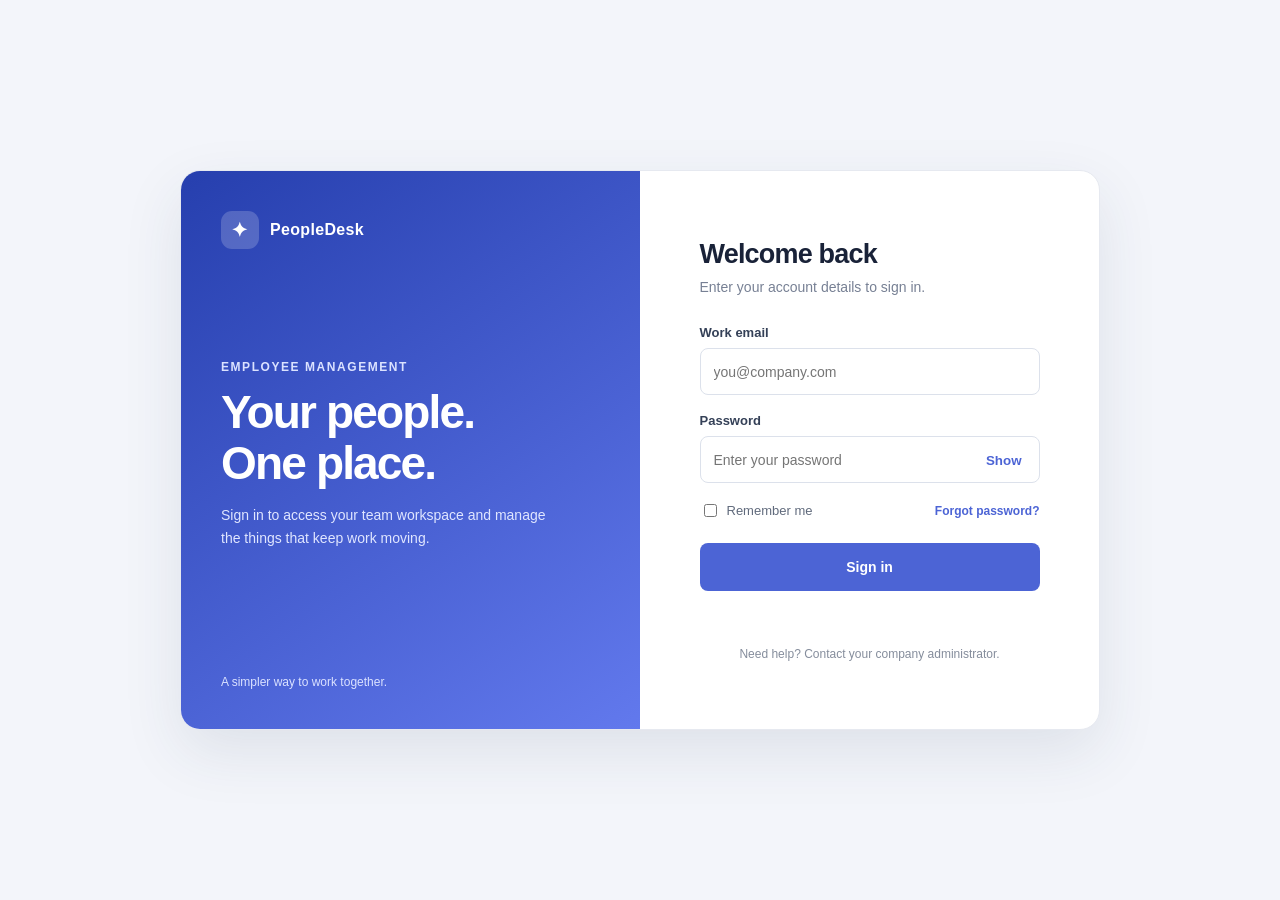
==== index.html @ 7eafcd1b "Initial commit" ====
<!DOCTYPE html>
<html lang="en">
<head>
  <meta charset="UTF-8">
  <meta name="viewport" content="width=device-width, initial-scale=1.0">
  <title>PeopleDesk | Employee Portal</title>
  <style>
    * { box-sizing: border-box; }
    body { margin: 0; min-height: 100vh; display: grid; place-items: center; padding: 24px; background: #f3f5fa; color: #192238; font-family: Inter, -apple-system, BlinkMacSystemFont, "Segoe UI", sans-serif; }
    .card { width: min(920px, 100%); min-height: 560px; display: grid; grid-template-columns: 1fr 1fr; overflow: hidden; background: #fff; border: 1px solid #e6e9f0; border-radius: 20px; box-shadow: 0 22px 60px #2636571a; }
    .intro { display: flex; flex-direction: column; justify-content: space-between; padding: 40px; color: #fff; background: linear-gradient(145deg, #263fae, #6279ed); }
    .brand { display: flex; align-items: center; gap: 11px; font-weight: 700; letter-spacing: .02em; }
    .logo { display: grid; place-items: center; width: 38px; height: 38px; border-radius: 11px; background: #ffffff30; font-size: 20px; }
    .intro-copy { margin: auto 0; padding: 45px 0; }
    .kicker { margin: 0 0 13px; color: #dbe2ff; font-size: 12px; font-weight: 700; letter-spacing: .13em; text-transform: uppercase; }
    h1 { margin: 0; font-size: clamp(34px, 4vw, 46px); line-height: 1.12; letter-spacing: -.04em; }
    .intro-copy p:last-child { max-width: 330px; color: #e0e6ff; line-height: 1.65; font-size: 14px; }
    .tagline { color: #dbe2ff; font-size: 12px; }
    .login { display: grid; place-items: center; padding: 48px; }
    .content { width: min(100%, 340px); }
    h2 { margin: 0; font-size: 27px; letter-spacing: -.03em; }
    .sub { margin: 9px 0 30px; color: #778094; font-size: 14px; }
    .field { margin: 0 0 18px; }
    label { display: block; margin-bottom: 8px; color: #344057; font-size: 13px; font-weight: 650; }
    input[type="email"], input[type="password"], input[type="text"] { width: 100%; height: 47px; padding: 0 13px; border: 1px solid #dce1eb; border-radius: 8px; outline: none; color: #192238; font: inherit; font-size: 14px; }
    input:focus { border-color: #526be0; box-shadow: 0 0 0 3px #526be01c; }
    .password-wrap { position: relative; }
    .password-wrap input { padding-right: 62px; }
    .show { position: absolute; top: 50%; right: 12px; transform: translateY(-50%); border: 0; background: none; color: #4c64d5; font-weight: 650; cursor: pointer; }
    .options { display: flex; justify-content: space-between; align-items: center; gap: 10px; margin: 5px 0 23px; font-size: 12px; }
    .remember { display: inline-flex; align-items: center; gap: 7px; margin: 0; color: #606a7c; font-weight: 400; cursor: pointer; }
    .remember input { accent-color: #4c64d5; }
    a { color: #4c64d5; font-weight: 600; text-decoration: none; }
    a:hover { text-decoration: underline; }
    .submit { width: 100%; height: 48px; border: 0; border-radius: 8px; background: #4c64d5; color: white; font: inherit; font-size: 14px; font-weight: 700; cursor: pointer; }
    .submit:hover { background: #3f56c4; }
    .message { min-height: 19px; margin: 12px 0 0; color: #b42318; font-size: 12px; line-height: 1.5; }
    .help { margin: 25px 0 0; color: #858d9c; text-align: center; font-size: 12px; }
    @media (max-width: 680px) { body { padding: 14px; } .card { grid-template-columns: 1fr; min-height: 0; } .intro { padding: 25px; } .intro-copy { padding: 28px 0 4px; } h1 { font-size: 32px; } .intro-copy p:last-child, .tagline { display: none; } .login { padding: 32px 24px; } }
  </style>
</head>
<body>
  <main class="card">
    <section class="intro" aria-label="Employee portal">
      <div class="brand"><span class="logo" aria-hidden="true">✦</span> PeopleDesk</div>
      <div class="intro-copy">
        <p class="kicker">Employee management</p>
        <h1>Your people.<br>One place.</h1>
        <p>Sign in to access your team workspace and manage the things that keep work moving.</p>
      </div>
      <div class="tagline">A simpler way to work together.</div>
    </section>
    <section class="login" aria-labelledby="login-title">
      <div class="content">
        <h2 id="login-title">Welcome back</h2>
        <p class="sub">Enter your account details to sign in.</p>
        <form id="login-form" novalidate>
          <div class="field">
            <label for="email">Work email</label>
            <input id="email" name="email" type="email" autocomplete="username" placeholder="you@company.com" required>
          </div>
          <div class="field">
            <label for="password">Password</label>
            <div class="password-wrap">
              <input id="password" name="password" type="password" autocomplete="current-password" placeholder="Enter your password" required>
              <button class="show" type="button" aria-label="Show password" aria-controls="password">Show</button>
            </div>
          </div>
          <div class="options">
            <label class="remember"><input name="remember" type="checkbox"> Remember me</label>
            <a href="mailto:it-support@example.com?subject=Password%20reset">Forgot password?</a>
          </div>
          <button class="submit" type="submit">Sign in</button>
          <p class="message" id="message" role="status" aria-live="polite"></p>
        </form>
        <p class="help">Need help? Contact your company administrator.</p>
      </div>
    </section>
  </main>
  <script>
    const form = document.getElementById('login-form');
    const email = document.getElementById('email');
    const password = document.getElementById('password');
    const message = document.getElementById('message');
    const showButton = document.querySelector('.show');

    showButton.addEventListener('click', () => {
      const reveal = password.type === 'password';
      password.type = reveal ? 'text' : 'password';
      showButton.textContent = reveal ? 'Hide' : 'Show';
      showButton.setAttribute('aria-label', reveal ? 'Hide password' : 'Show password');
    });

    form.addEventListener('submit', (event) => {
      event.preventDefault();
      message.textContent = '';
      if (!email.value.trim() || !email.validity.valid) {
        message.textContent = 'Enter a valid work email address.';
        email.focus();
        return;
      }
      if (!password.value) {
        message.textContent = 'Enter your password.';
        password.focus();
        return;
      }
      message.textContent = 'Sign-in service is not connected. Contact your administrator.';
    });
  </script>
</body>
</html>
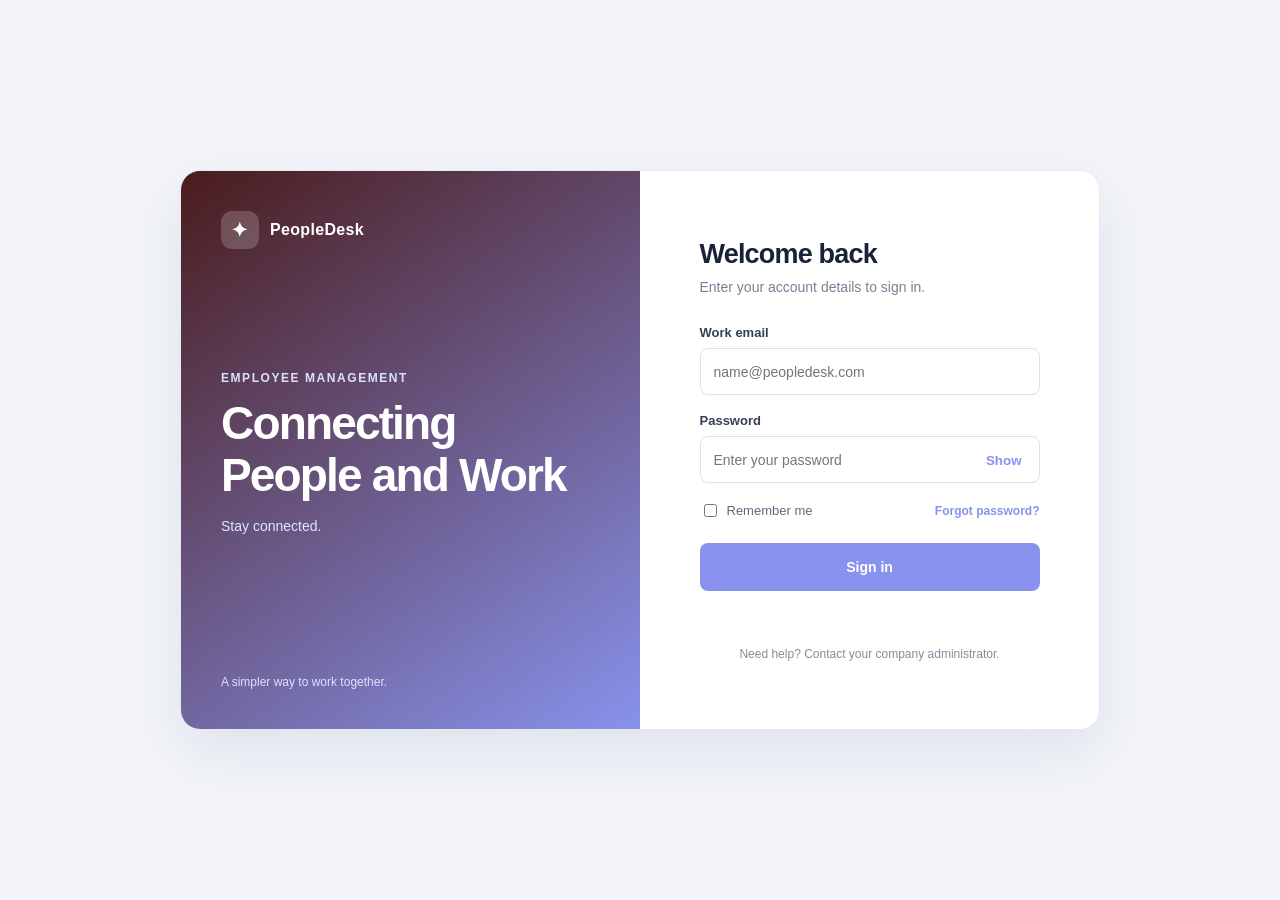
==== commit 851c35eb: "Add files via upload" ====
--- a/index.html
+++ b/index.html
@@ -1,111 +1,149 @@
-<!DOCTYPE html>
-<html lang="en">
-<head>
-  <meta charset="UTF-8">
-  <meta name="viewport" content="width=device-width, initial-scale=1.0">
-  <title>PeopleDesk | Employee Portal</title>
-  <style>
-    * { box-sizing: border-box; }
-    body { margin: 0; min-height: 100vh; display: grid; place-items: center; padding: 24px; background: #f3f5fa; color: #192238; font-family: Inter, -apple-system, BlinkMacSystemFont, "Segoe UI", sans-serif; }
-    .card { width: min(920px, 100%); min-height: 560px; display: grid; grid-template-columns: 1fr 1fr; overflow: hidden; background: #fff; border: 1px solid #e6e9f0; border-radius: 20px; box-shadow: 0 22px 60px #2636571a; }
-    .intro { display: flex; flex-direction: column; justify-content: space-between; padding: 40px; color: #fff; background: linear-gradient(145deg, #263fae, #6279ed); }
-    .brand { display: flex; align-items: center; gap: 11px; font-weight: 700; letter-spacing: .02em; }
-    .logo { display: grid; place-items: center; width: 38px; height: 38px; border-radius: 11px; background: #ffffff30; font-size: 20px; }
-    .intro-copy { margin: auto 0; padding: 45px 0; }
-    .kicker { margin: 0 0 13px; color: #dbe2ff; font-size: 12px; font-weight: 700; letter-spacing: .13em; text-transform: uppercase; }
-    h1 { margin: 0; font-size: clamp(34px, 4vw, 46px); line-height: 1.12; letter-spacing: -.04em; }
-    .intro-copy p:last-child { max-width: 330px; color: #e0e6ff; line-height: 1.65; font-size: 14px; }
-    .tagline { color: #dbe2ff; font-size: 12px; }
-    .login { display: grid; place-items: center; padding: 48px; }
-    .content { width: min(100%, 340px); }
-    h2 { margin: 0; font-size: 27px; letter-spacing: -.03em; }
-    .sub { margin: 9px 0 30px; color: #778094; font-size: 14px; }
-    .field { margin: 0 0 18px; }
-    label { display: block; margin-bottom: 8px; color: #344057; font-size: 13px; font-weight: 650; }
-    input[type="email"], input[type="password"], input[type="text"] { width: 100%; height: 47px; padding: 0 13px; border: 1px solid #dce1eb; border-radius: 8px; outline: none; color: #192238; font: inherit; font-size: 14px; }
-    input:focus { border-color: #526be0; box-shadow: 0 0 0 3px #526be01c; }
-    .password-wrap { position: relative; }
-    .password-wrap input { padding-right: 62px; }
-    .show { position: absolute; top: 50%; right: 12px; transform: translateY(-50%); border: 0; background: none; color: #4c64d5; font-weight: 650; cursor: pointer; }
-    .options { display: flex; justify-content: space-between; align-items: center; gap: 10px; margin: 5px 0 23px; font-size: 12px; }
-    .remember { display: inline-flex; align-items: center; gap: 7px; margin: 0; color: #606a7c; font-weight: 400; cursor: pointer; }
-    .remember input { accent-color: #4c64d5; }
-    a { color: #4c64d5; font-weight: 600; text-decoration: none; }
-    a:hover { text-decoration: underline; }
-    .submit { width: 100%; height: 48px; border: 0; border-radius: 8px; background: #4c64d5; color: white; font: inherit; font-size: 14px; font-weight: 700; cursor: pointer; }
-    .submit:hover { background: #3f56c4; }
-    .message { min-height: 19px; margin: 12px 0 0; color: #b42318; font-size: 12px; line-height: 1.5; }
-    .help { margin: 25px 0 0; color: #858d9c; text-align: center; font-size: 12px; }
-    @media (max-width: 680px) { body { padding: 14px; } .card { grid-template-columns: 1fr; min-height: 0; } .intro { padding: 25px; } .intro-copy { padding: 28px 0 4px; } h1 { font-size: 32px; } .intro-copy p:last-child, .tagline { display: none; } .login { padding: 32px 24px; } }
-  </style>
-</head>
-<body>
-  <main class="card">
-    <section class="intro" aria-label="Employee portal">
-      <div class="brand"><span class="logo" aria-hidden="true">✦</span> PeopleDesk</div>
-      <div class="intro-copy">
-        <p class="kicker">Employee management</p>
-        <h1>Your people.<br>One place.</h1>
-        <p>Sign in to access your team workspace and manage the things that keep work moving.</p>
-      </div>
-      <div class="tagline">A simpler way to work together.</div>
-    </section>
-    <section class="login" aria-labelledby="login-title">
-      <div class="content">
-        <h2 id="login-title">Welcome back</h2>
-        <p class="sub">Enter your account details to sign in.</p>
-        <form id="login-form" novalidate>
-          <div class="field">
-            <label for="email">Work email</label>
-            <input id="email" name="email" type="email" autocomplete="username" placeholder="you@company.com" required>
-          </div>
-          <div class="field">
-            <label for="password">Password</label>
-            <div class="password-wrap">
-              <input id="password" name="password" type="password" autocomplete="current-password" placeholder="Enter your password" required>
-              <button class="show" type="button" aria-label="Show password" aria-controls="password">Show</button>
-            </div>
-          </div>
-          <div class="options">
-            <label class="remember"><input name="remember" type="checkbox"> Remember me</label>
-            <a href="mailto:it-support@example.com?subject=Password%20reset">Forgot password?</a>
-          </div>
-          <button class="submit" type="submit">Sign in</button>
-          <p class="message" id="message" role="status" aria-live="polite"></p>
-        </form>
-        <p class="help">Need help? Contact your company administrator.</p>
-      </div>
-    </section>
-  </main>
-  <script>
-    const form = document.getElementById('login-form');
-    const email = document.getElementById('email');
-    const password = document.getElementById('password');
-    const message = document.getElementById('message');
-    const showButton = document.querySelector('.show');
-
-    showButton.addEventListener('click', () => {
-      const reveal = password.type === 'password';
-      password.type = reveal ? 'text' : 'password';
-      showButton.textContent = reveal ? 'Hide' : 'Show';
-      showButton.setAttribute('aria-label', reveal ? 'Hide password' : 'Show password');
-    });
-
-    form.addEventListener('submit', (event) => {
-      event.preventDefault();
-      message.textContent = '';
-      if (!email.value.trim() || !email.validity.valid) {
-        message.textContent = 'Enter a valid work email address.';
-        email.focus();
-        return;
-      }
-      if (!password.value) {
-        message.textContent = 'Enter your password.';
-        password.focus();
-        return;
-      }
-      message.textContent = 'Sign-in service is not connected. Contact your administrator.';
-    });
-  </script>
-</body>
+<!DOCTYPE html>
+<html lang="en">
+
+<head>
+    <meta charset="UTF-8">
+    <meta name="viewport" content="width=device-width, initial-scale=1.0">
+
+    <title>PeopleDesk | Employee Portal</title>
+
+    <link rel="stylesheet" href="style.css">
+</head>
+
+<body>
+
+    <main class="card">
+
+        <section class="intro" aria-label="Employee portal">
+
+            <div class="brand">
+                <span class="logo" aria-hidden="true">✦</span>
+                PeopleDesk
+            </div>
+
+            <div class="intro-copy">
+
+                <p class="kicker">Employee management</p>
+
+                <h1>
+                  Connecting People and Work
+                </h1>
+
+                <p>Stay connected.</p>
+
+            </div>
+
+            <div class="tagline">
+                A simpler way to work together.
+            </div>
+
+        </section>
+
+
+        <section class="login" aria-labelledby="login-title">
+
+            <div class="content">
+
+                <h2 id="login-title">Welcome back</h2>
+
+                <p class="sub">
+                  Enter your account details to sign in.
+                </p>
+
+
+                <form id="login-form" novalidate>
+
+                    <div class="field">
+
+                        <label for="email">
+                            Work email
+                        </label>
+
+                        <input
+                            id="email"
+                            name="email"
+                            type="email"
+                            autocomplete="username"
+                            placeholder="name@peopledesk.com"
+                            required
+                        >
+
+                    </div>
+
+
+                    <div class="field">
+
+                        <label for="password">
+                            Password
+                        </label>
+
+                        <div class="password-wrap">
+
+                            <input
+                                id="password"
+                                name="password"
+                                type="password"
+                                autocomplete="current-password"
+                                placeholder="Enter your password"
+                                required
+                            >
+
+                            <button
+                                class="show"
+                                type="button"
+                                aria-label="Show password"
+                                aria-controls="password"
+                            >
+                                Show
+                            </button>
+
+                        </div>
+
+                    </div>
+
+
+                    <div class="options">
+
+                        <label class="remember">
+                            <input name="remember" type="checkbox">
+                            Remember me
+                        </label>
+
+                        <a href="mailto:it-support@example.com?subject=Password%20reset">
+                            Forgot password?
+                        </a>
+
+                    </div>
+
+
+                    <button class="submit" type="submit">
+                        Sign in
+                    </button>
+
+
+                    <p
+                        class="message"
+                        id="message"
+                        role="status"
+                        aria-live="polite"
+                    ></p>
+
+                </form>
+
+
+                <p class="help">
+                    Need help? Contact your company administrator.
+                </p>
+
+            </div>
+
+        </section>
+
+    </main>
+
+
+    <script src="script.js"></script>
+
+  </body>
+
 </html>
--- a/style.css
+++ b/style.css
@@ -0,0 +1,367 @@
+* {
+    box-sizing: border-box;
+}
+
+body {
+    margin: 0;
+    min-height: 100vh;
+
+    display: grid;
+    place-items: center;
+
+    padding: 24px;
+
+    background: #f3f5fa;
+    color: #192238;
+
+    font-family: Inter, -apple-system, BlinkMacSystemFont, "Segoe UI", sans-serif;
+}
+
+
+/* Main card */
+
+.card {
+    width: min(920px, 100%);
+    min-height: 560px;
+
+    display: grid;
+    grid-template-columns: 1fr 1fr;
+
+    overflow: hidden;
+
+    background: #fff;
+
+    border: 1px solid #e6e9f0;
+    border-radius: 20px;
+
+    box-shadow: 0 22px 60px #2636571a;
+}
+
+
+/* Left section */
+
+.intro {
+    display: flex;
+    flex-direction: column;
+    justify-content: space-between;
+
+    padding: 40px;
+
+    color: #fff;
+
+    background: linear-gradient(145deg, #4a1c1c, #8892ec);
+}
+
+
+/* Logo */
+
+.brand {
+    display: flex;
+    align-items: center;
+
+    gap: 11px;
+
+    font-weight: 700;
+    letter-spacing: .02em;
+}
+
+.logo {
+    display: grid;
+    place-items: center;
+
+    width: 38px;
+    height: 38px;
+
+    border-radius: 11px;
+
+    background: #ffffff30;
+
+    font-size: 20px;
+}
+
+
+/* Introduction */
+
+.intro-copy {
+    margin: auto 0;
+    padding: 45px 0;
+}
+
+.kicker {
+    margin: 0 0 13px;
+
+    color: #dbe2ff;
+
+    font-size: 12px;
+    font-weight: 700;
+
+    letter-spacing: .13em;
+    text-transform: uppercase;
+}
+
+h1 {
+    margin: 0;
+
+    font-size: clamp(34px, 4vw, 46px);
+
+    line-height: 1.12;
+
+    letter-spacing: -.04em;
+}
+
+.intro-copy p:last-child {
+    max-width: 330px;
+
+    color: #e0e6ff;
+
+    line-height: 1.65;
+
+    font-size: 14px;
+}
+
+.tagline {
+    color: #dbe2ff;
+
+    font-size: 12px;
+}
+
+
+/* Login section */
+
+.login {
+    display: grid;
+    place-items: center;
+
+    padding: 48px;
+}
+
+.content {
+    width: min(100%, 340px);
+}
+
+h2 {
+    margin: 0;
+
+    font-size: 27px;
+
+    letter-spacing: -.03em;
+}
+
+.sub {
+    margin: 9px 0 30px;
+
+    color: #778094;
+
+    font-size: 14px;
+}
+
+
+/* Input fields */
+
+.field {
+    margin: 0 0 18px;
+}
+
+label {
+    display: block;
+
+    margin-bottom: 8px;
+
+    color: #344057;
+
+    font-size: 13px;
+    font-weight: 650;
+}
+
+input[type="email"],
+input[type="password"],
+input[type="text"] {
+    width: 100%;
+    height: 47px;
+
+    padding: 0 13px;
+
+    border: 1px solid #dce1eb;
+    border-radius: 8px;
+
+    outline: none;
+
+    color: #192238;
+
+    font: inherit;
+    font-size: 14px;
+}
+
+input:focus {
+    border-color: #94a2e4;
+
+    box-shadow: 0 0 0 3px #526be01c;
+}
+
+
+/* Password */
+
+.password-wrap {
+    position: relative;
+}
+
+.password-wrap input {
+    padding-right: 62px;
+}
+
+.show {
+    position: absolute;
+
+    top: 50%;
+    right: 12px;
+
+    transform: translateY(-50%);
+
+    border: 0;
+
+    background: none;
+
+    color: #8892ec;
+
+    font-weight: 650;
+
+    cursor: pointer;
+}
+
+
+/* Remember me and forgot password */
+
+.options {
+    display: flex;
+
+    justify-content: space-between;
+    align-items: center;
+
+    gap: 10px;
+
+    margin: 5px 0 23px;
+
+    font-size: 12px;
+}
+
+.remember {
+    display: inline-flex;
+    align-items: center;
+
+    gap: 7px;
+
+    margin: 0;
+
+    color: #606a7c;
+
+    font-weight: 400;
+
+    cursor: pointer;
+}
+
+.remember input {
+    accent-color: #8892ec;
+}
+
+a {
+    color: #8892ec;
+
+    font-weight: 600;
+
+    text-decoration: none;
+}
+
+a:hover {
+    text-decoration: underline;
+}
+
+
+/* Sign in button */
+
+.submit {
+    width: 100%;
+    height: 48px;
+
+    border: 0;
+    border-radius: 8px;
+
+    background: #8892ec;
+
+    color: white;
+
+    font: inherit;
+
+    font-size: 14px;
+    font-weight: 700;
+
+    cursor: pointer;
+}
+
+.submit:hover {
+    background: #8892ec;
+}
+
+
+/* Error / message */
+
+.message {
+    min-height: 19px;
+
+    margin: 12px 0 0;
+
+    color: #b42318;
+
+    font-size: 12px;
+
+    line-height: 1.5;
+}
+
+
+/* Help text */
+
+.help {
+    margin: 25px 0 0;
+
+    color: #858d9c;
+
+    text-align: center;
+
+    font-size: 12px;
+}
+
+
+/* Mobile */
+
+@media (max-width: 680px) {
+
+    body {
+        padding: 14px;
+    }
+
+    .card {
+        grid-template-columns: 1fr;
+
+        min-height: 0;
+    }
+
+    .intro {
+        padding: 25px;
+    }
+
+    .intro-copy {
+        padding: 28px 0 4px;
+    }
+
+    h1 {
+        font-size: 32px;
+    }
+
+    .intro-copy p:last-child,
+    .tagline {
+        display: none;
+    }
+
+    .login {
+        padding: 32px 24px;
+    }
+}
